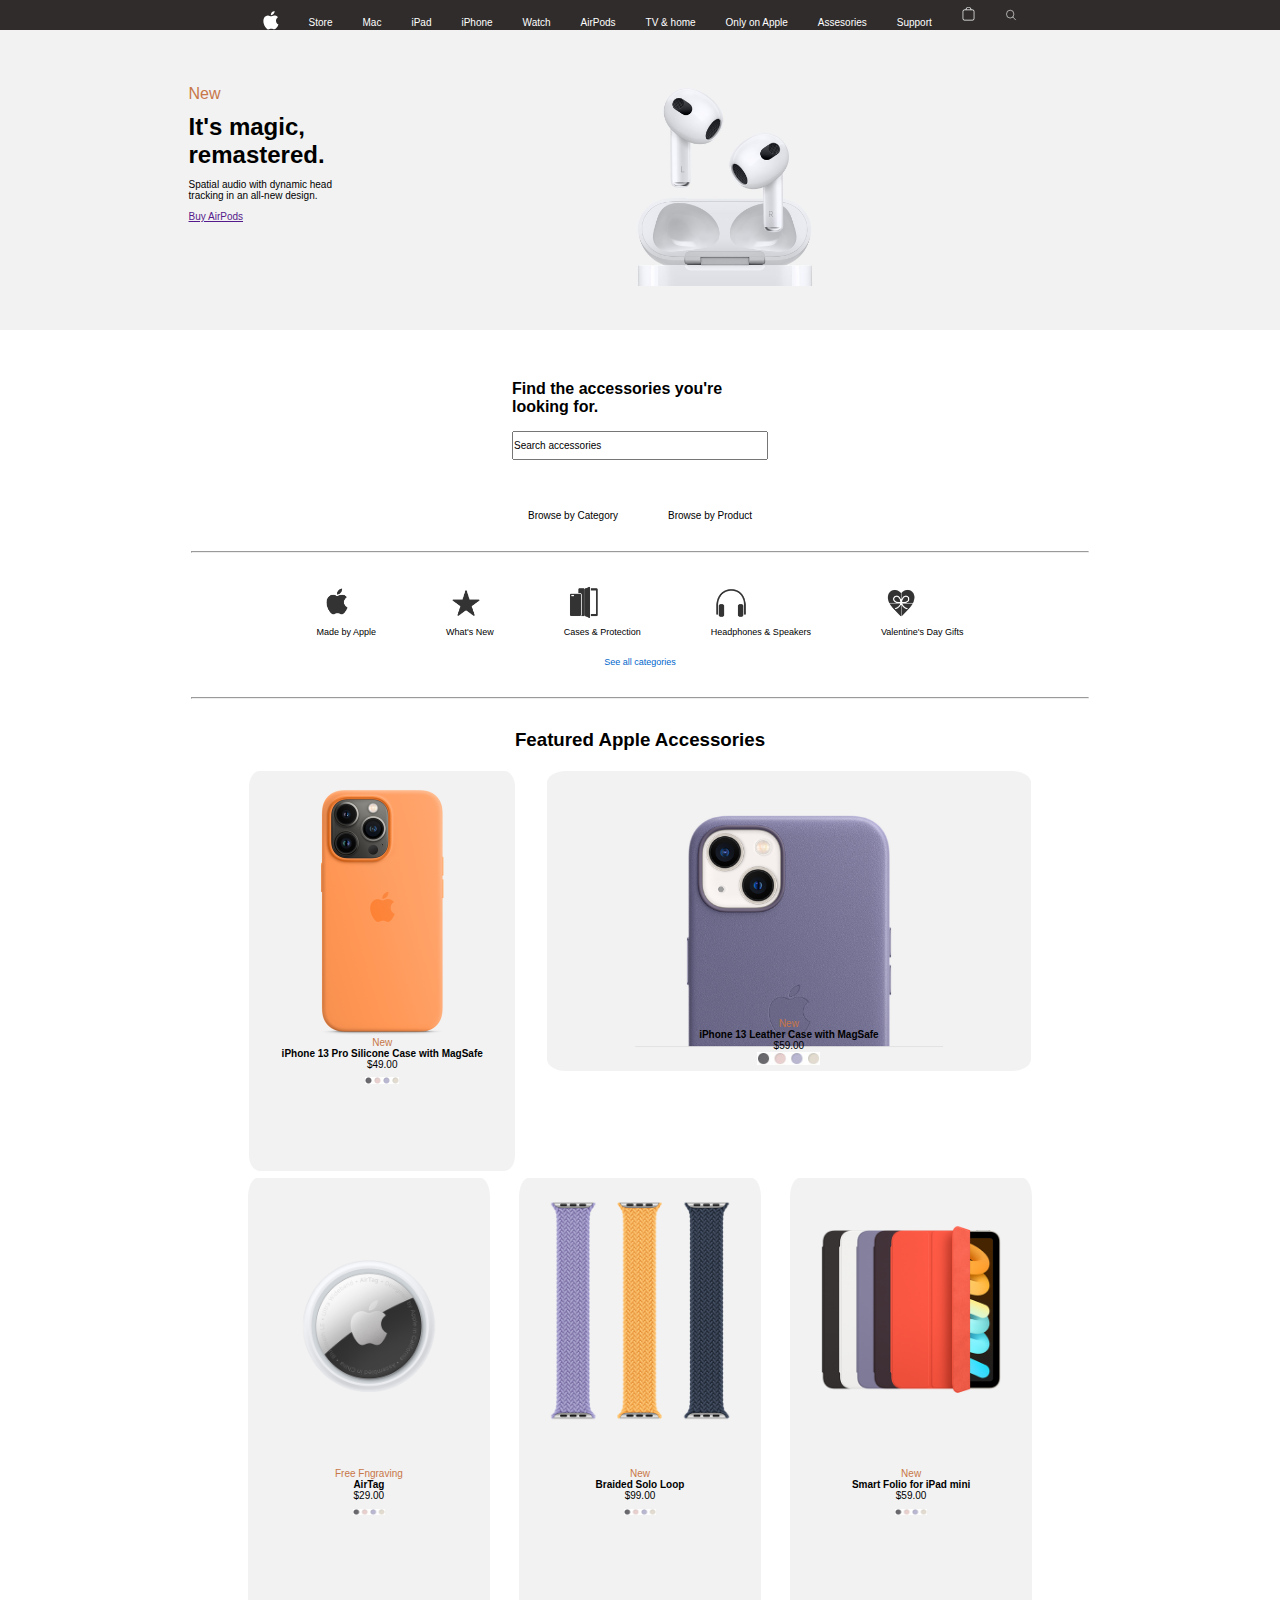
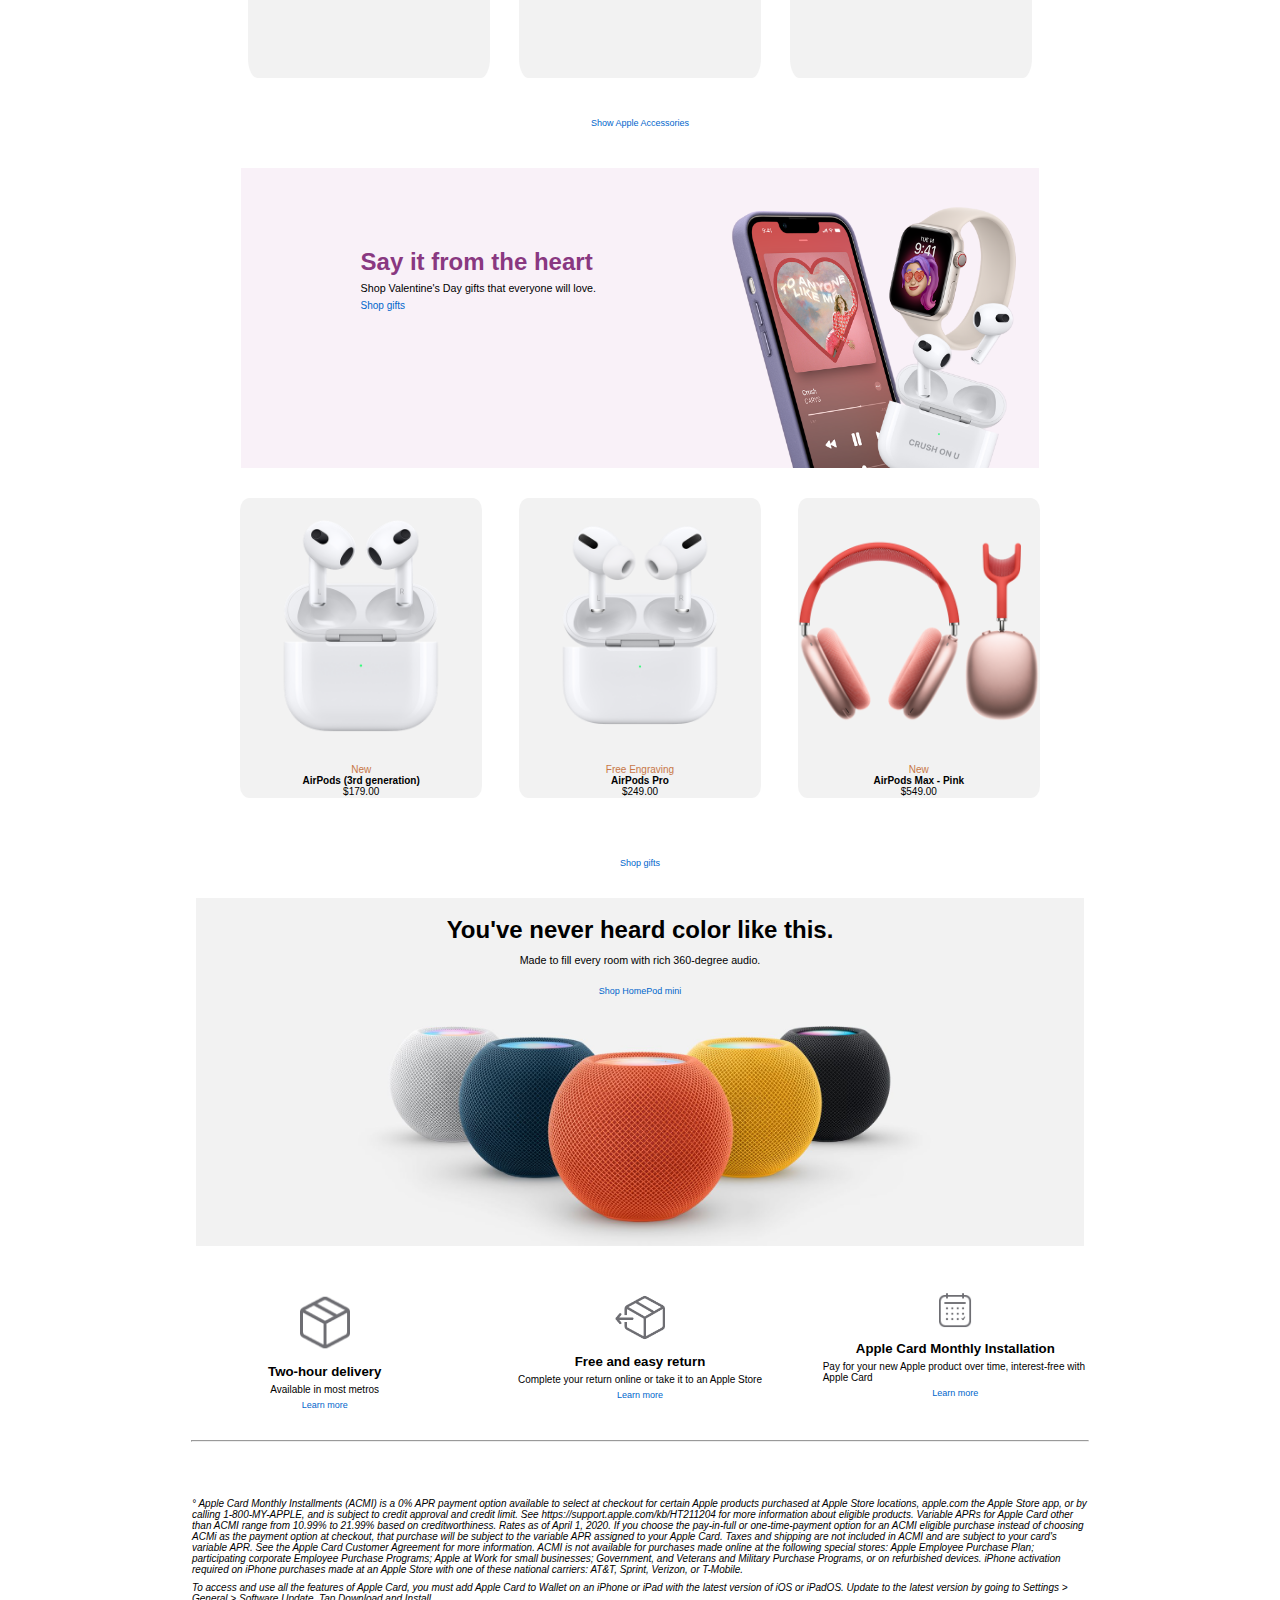
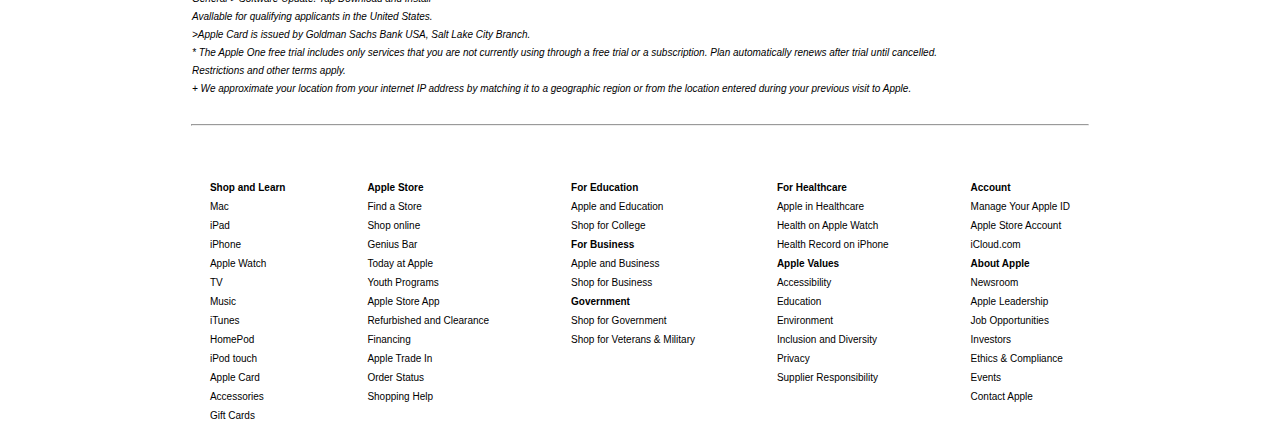
==== index.html @ 12689faa "Hosted the page" ====
<!DOCTYPE html>
<html lang="en">
<head>
    <meta charset="UTF-8">
    <meta name="viewport" content="width=device-width, initial-scale=1.0">
    <title>Document</title>
</head>
    <link rel="stylesheet" href="appleassesories.css">
<body>
    <nav>
        <div class="toptexts">
            <div class="logo">
                <img src="imagesassesories/apple_logo.svg" alt="applelogo">
            </div>
                <p>Store</p>
                <p>Mac</p>
                <p>iPad</p>
                <p>iPhone</p>
                <p>Watch</p>
                <p>AirPods</p>
                <p>TV & home</p>
                <p>Only on Apple</p>
                <p>Assesories</p>
                <p>Support</p>
                <img src="imagesassesories/bag_logo.svg" alt="storebtn">
                <img src="imagesassesories/search.svg" alt="search">
        </div>
    </nav>
        <div class="firstimage">
                <div class="text_one">
                    <ul class="text">
                        <li>New</li>
                        <li><h2>It's magic, remastered.</h2></li>
                        <li>Spatial audio with dynamic head tracking in an all-new design.</li>
                        <p><a href="">Buy AirPods</a></p>
                    </ul>  
                </div>
            <div class="firstbg">
            </div>
        </div>
        <div class="secondrow">
            <h4>Find the accessories you're looking for.</h4>
            <input class="firstinput" type="text" value="Search accessories">
        </div>
        <div class="thirdrow">
            <div class="secondtext">
                <p>Browse by Category</p>
                <p>Browse by Product</p>
            </div>
            <hr>
            <div class="smallicons">
               <div>
                <img src="imagesassesories/icon_apple.png" alt="icon_apple">
                <p>Made by Apple</p>
               </div>
               <div>
                <img src="imagesassesories/category-icon-whats-new.png" alt="category-icon-whats-new">
                <p>What's New</p>
               </div>
                <div>
                    <img src="imagesassesories/icon-category-cases-protection.png" alt="icon-category-cases-protection">
                <p>Cases & Protection</p>
                </div>
                <div>
                    <img src="imagesassesories/icon-category-audio-music.png" alt="icon-category-audio-music">
                    <p>Headphones & Speakers</p>
                </div>
                <div>
                    <img src="imagesassesories/category-icon-vday.png" alt="category-icon-vday">
                <p>Valentine's Day Gifts</p>
                </div>
            </div>
                <p class="p_one">See all categories</p>
                <hr>
        </div>
        <div class="forthrow">
            <h3>Featured Apple Accessories</h3>
                <div class="iPhone_ctn">
                    <div class="thirteenpro">
                        <div class="thirteenpro_text">
                            <p class="smallbrown">New</p>
                            <p class="smallbold"> iPhone 13 Pro Silicone Case with MagSafe</p>
                            <p class="small">$49.00</p>
                            <div class="compareiPadimgs">
                                <img src="imageIpad/compare_ipad_mini.jpg" alt="">
                            </div>
                        </div>
                    </div>
                    <div class="thirteen">
                        <div class="thirteen_text">
                            <p class="smallbrown">New </p>
                            <p class="smallbold">iPhone 13 Leather Case with MagSafe</p>
                            <p class="small">$59.00</p>
                            <div class="compareiPadimgs">
                                <img src="imageIpad/compare_ipad_mini.jpg" alt="">
                            </div>
                        </div>
                    </div>
                    <div class="freeengrave">
                        <div class="freeengrave_text">
                            <p class="smallbrown">Free Fngraving</p>
                            <p class="smallbold">AirTag</p>
                            <p class="small">$29.00</p>
                            <div class="compareiPadimgs">
                                <img src="imageIpad/compare_ipad_mini.jpg" alt="">
                            </div>
                        </div>
                    </div>
                    <div class="solo">
                        <div class="solo_text">
                            <p class="smallbrown">New</p>
                            <p class="smallbold">Braided Solo Loop</p>
                            <p class="small">$99.00</p>
                            <div class="compareiPadimgs">
                                <img src="imageIpad/compare_ipad_mini.jpg" alt="">
                            </div>
                        </div>
                    </div> 
                    <div class="smartfolio">
                        <div class="smartfolio_text">
                            <p class="smallbrown">New</p>
                            <p class="smallbold">Smart Folio for iPad mini</p>
                            <p class="small">$59.00</p>
                            <div class="compareiPadimgs">
                                <img src="imageIpad/compare_ipad_mini.jpg" alt="">
                            </div>
                        </div>
                    </div>
                </div>
           <p class="p_one">Show Apple Accessories</p>
                <div class="Airpod_ctn">
                    <div class="Valentine">
                        <div class="Val_text">
                            <h2 class="h_two">Say it from the heart</h2>
                            <h6 class="h_six">Shop Valentine's Day gifts that everyone will love.</h6>
                            <p class="p_three">Shop gifts</p>
                        </div>
                    </div>
                        <div class="AirPodnew">
                            <div class="Airpod_texts">
                                <p class="smallbrown">New</p>
                                <p class="smallbold">AirPods (3rd generation)</p>
                                 <p class="small">$179.00</p>
                            </div>
                        </div>
                        <div class="AirPods_pro">
                            <div class="Airpod_texts">
                                <p class="smallbrown">Free Engraving</p>
                                <p class="smallbold">AirPods Pro </p>
                                 <p class="small">$249.00</p>
                            </div>
                        </div>
                        <div class="AirPods_max">
                            <div class="Airpod_texts">
                                <p class="smallbrown">New</p>
                                <p class="smallbold">AirPods Max - Pink</p>
                                 <p class="small">$549.00</p>
                            </div>
                        </div>
                </div>
           
           <p class="p_one">Shop gifts</p>
                <div class="last_ctn">
                    <div class="last_row">
                        <div class="last_text">
                            <h2 class="h_twoB">You've never heard color like this.</h2>
                            <h6 class="h_six">Made to fill every room with rich 360-degree audio.</h6>
                            <h6 class="h_six"></h6>
                            <p class="p_two">Shop HomePod mini</p>
                        </div>
                    </div>
                </div>
        </div>
        <div class="under_text">
            <div class="delivery">
                <img src="imagesassesories/icon-delivery.png" alt="delivery">
                <h5>Two-hour delivery</h5>
                <p>Available in most metros</p>
                <p class="p_two">Learn more</p>
            </div>
            <div class="return">
                <img src="imagesassesories/icon-return.png" alt="return">
            <h5>Free and easy return</h5>
            <p>Complete your return online or take it to an Apple Store</p>
            <p class="p_two">Learn more</p>
            </div>
            <div class="acmi">
                <img src="imagesassesories/acmi.png" alt="acmi">
            <h5>Apple Card Monthly Installation</h5>
            <p>Pay for your new Apple product over time, interest-free with Apple Card</p>
            <p class="p_two">Learn more</p>
            </div>
        </div>
        <hr>
        <div class="nevertext">
            <i class="i_one">° Apple Card Monthly Installments (ACMI) is a 0% APR payment option available to select at checkout for certain Apple products purchased at Apple Store locations, apple.com the Apple Store app, or by calling 1-800-MY-APPLE, and is subject to credit approval and credit limit. See https://support.apple.com/kb/HT211204 for more information about eligible products. Variable APRs for Apple Card other than ACMI range from 10.99% to 21.99% based on creditworthiness. Rates as of April 1, 2020. If you choose the pay-in-full or one-time-payment option for an ACMI eligible purchase instead of choosing ACMi as the payment option at checkout, that purchase will be subject to the variable APR assigned to your Apple Card. Taxes and shipping are not included in ACMI and are subject to your card's variable APR. See the Apple Card Customer Agreement for more information. ACMI is not available for purchases made online at the following special stores: Apple Employee Purchase Plan; participating corporate Employee Purchase Programs; Apple at Work for small businesses; Government, and Veterans and Military Purchase Programs, or on refurbished devices. iPhone activation required on iPhone purchases made at an Apple Store with one of these national carriers: AT&T, Sprint, Verizon, or T-Mobile.</i>
            <i class="i_one">To access and use all the features of Apple Card, you must add Apple Card to Wallet on an iPhone or iPad with the latest version of iOS or iPadOS. Update to the latest version by going to Settings > General > Software Update. Tap Download and Install </i>
            <i class="i_one">Avallable for qualifying applicants in the United States.</i>
            <i class="i_one">>Apple Card is issued by Goldman Sachs Bank USA, Salt Lake City Branch.</i>
            <i class="i_one">* The Apple One free trial includes only services that you are not currently using through a free trial or a subscription. Plan automatically renews after trial until cancelled.</i>
            <i class="i_one"> Restrictions and other terms apply.</i>
            <i class="i_one"> + We approximate your location from your internet IP address by matching it to a geographic region or from the location entered during your previous visit to Apple.</i>
        </div>
        <hr>
        <footer>
            <div class="sl">
                <b  class="b_one">Shop and Learn</b>
                <p>Mac</p>
                <p>iPad</p>
                <p>iPhone</p>
                <p>Apple Watch</p>
                <p>TV</p>
                <p>Music</p>
                <p>iTunes</p>
                <p>HomePod</p>
                <p>iPod touch</p>
                <p>Apple Card</p>
                <p>Accessories</p>
                <p>Gift Cards</p>
            </div>
                <div class="sl">
                    <b class="b_one">Apple Store</b>
                    <p>Find a Store</p>
                    <p>Shop online</p>
                    <p>Genius Bar</p>
                    <p>Today at Apple</p>
                    <p>Youth Programs</p>
                    <p>Apple Store App</p>
                    <p>Refurbished and Clearance</p>
                    <p>Financing</p>
                    <p>Apple Trade In</p>
                    <p>Order Status</p>
                    <p>Shopping Help</p>
                </div>
                    <div class="sl">
                        <div class="sl">
                            <b class="b_one">For Education</b>
                            <p>Apple and Education</p>
                            <p>Shop for College</p>
                        </div>
                         <div class="sl">
                            <b class="b_one">For Business</b>
                            <p>Apple and Business</p>
                            <p>Shop for Business</p>
                         </div>
                          <div class="sl">
                            <b class="b_one">Government</b>
                            <p>Shop for Government</p>
                            <p>Shop for Veterans & Military</p>
                          </div>
                    </div>
                        <div class="sl">
                            <div class="sl">
                                <b class="b_one">For Healthcare</b>
                                <p>Apple in Healthcare</p>
                                <p>Health on Apple Watch</p>
                                <p>Health Record on iPhone</p>
                            </div>
                             <div class="sl">
                                <b class="b_one">Apple Values</b>
                                <p>Accessibility</p>
                                <p>Education</p>
                                <p>Environment</p>
                                <p>Inclusion and Diversity</p>
                                <p>Privacy</p>
                                <p>Supplier Responsibility</p>
                             </div>
                        </div>
                            <div class="sl">
                                <div class="sl">
                                    <b class="b_one">Account</b>
                                    <p>Manage Your Apple ID</p>
                                    <p>Apple Store Account</p>
                                    <p>iCloud.com</p>
                                </div>
                                <div class="sl">
                                    <b class="b_one">About Apple</b>
                                    <p>Newsroom</p>
                                    <p>Apple Leadership</p>
                                    <p>Job Opportunities</p>
                                    <p>Investors</p>
                                    <p>Ethics & Compliance</p>
                                    <p>Events</p>
                                    <p>Contact Apple</p>
                                </div>
                            </div>
        </footer>
</body>
</html>
---- appleassesories.css ----
*{
    padding: 0;
    margin: 0;
}
nav {
    background-color: rgb(48, 44, 44);
    line-height: 1.2cm;
    color: white;
}
.logo {
    width: 16px;
    
}
.logo img {
    width: 100%;
}
.toptexts {
    display: flex;
    list-style-type: none;
    gap: 30px;
    justify-content: center;
    height:30px;

}
img {
    width: 1%;
}
.firstimage {
    display: flex;
    justify-content: space-around;
    width: 100%;
    flex-wrap: wrap;
    background-color:rgb(242,242,242) ;
}

.firstbg {
    background-image: url(imagesassesories/airpods-header.jpg);
    background-size: contain;
    background-repeat: no-repeat;
    background-position: top;
    height: 300px;
    width: 60%;
}
.text_one ul {
    display: flex;
    flex-direction: column;
    list-style-type: none;
    padding-left:47%;
    padding-top: 20%;
    justify-content: center;
}
.text {
    display: flex;
    font-family: SF Pro Text, SF Pro Icons, Helvetica Neue, Helvetica, Arial, sans-serif;
    gap: 10px;
}
.text > :nth-child(1){
    color: rgb(200,119,72);
    font-family: SF Pro Text, SF Pro Icons, Helvetica Neue, Helvetica, Arial, sans-serif;

}
.text > :nth-child(3) {
    font-family: SF Pro Text, SF Pro Icons, Helvetica Neue, Helvetica, Arial, sans-serif;
    font-size: 10px;
} 
.text > :nth-child(3) {
    font-family: SF Pro Text, SF Pro Icons, Helvetica Neue, Helvetica, Arial, sans-serif;
    font-size: 10px;
} 

.secondrow {
    display: flex;
    flex-direction: column;
    width: 20%;
    margin:50px auto;
    gap: 15px;
}
h4 {
    font-family: SF Pro Text, SF Pro Icons, Helvetica Neue, Helvetica, Arial, sans-serif;
    font-weight: 550;
}
.firstinput {
    font-size: x-small;
   height: 25px;/
}
hr {
    width: 70%;
    margin: 30px auto;
}
.secondtext {
    display: flex;
    justify-content: center;
    gap: 50px;
    font-family: SF Pro Text, SF Pro Icons, Helvetica Neue, Helvetica, Arial, sans-serif;
    font-size: x-small;
}
.smallicons {
    display: flex;
    justify-content: center;
    width: 100%;
    gap: 70px;
}
.smallicons img {
    width: 40px;
}
.smallicons p {
    font-size: xx-small;
    font-family: SF Pro Text, SF Pro Icons, Helvetica Neue, Helvetica, Arial, sans-serif;
}
.p_one {
    display: flex;
    justify-content: center;
    margin-top: 20px;
    font-size: xx-small;
    font-family: SF Pro Text, SF Pro Icons, Helvetica Neue, Helvetica, Arial, sans-serif;
    color: rgb(0,102,204);
}
h3 {
    display: flex;
    justify-content: center;
    font-family: SF Pro Text, SF Pro Icons, Helvetica Neue, Helvetica, Arial, sans-serif;
    font-weight: 550;
}
.forthrow {
    display: flex;
    flex-direction: column;
    width: 70%;
    margin: 10px auto;   
}
.iPhone_ctn {
    display: flex;
    flex-wrap: wrap;
    width: 90%;
    justify-content: space-around;
    margin: 20px auto;
    gap: 7px;

}

.compareiPadimgs img {
    width: 13%;
}
.thirteenpro {
    background-image: url(imagesassesories/featured_2.png);
    height: 400px;
    background-position: top;
    background-repeat: no-repeat;
    background-size: contain;
    width: 33%;
    background-color:rgb(242,242,242) ;
    border-radius: 4%;
}
.thirteenpro_text {
    display: flex;
    flex-direction: column;
    text-align: center;
    padding-top: 100%;
    
}
.thirteen {
    background-image: url(imagesassesories/featured_1.png);
    height: 300px;
    background-position: top;
    background-repeat: no-repeat;
    background-size: contain;
    width: 60%;
    background-color:rgb(242,242,242) ;
    border-radius: 4%;
}
.thirteen_text {
    display: flex;
    flex-direction: column;
    text-align: center;
    padding-top: 51%;
    
}
.freeengrave {
    background-image: url(imagesassesories/featured_3.png);
    height: 500px;
    background-position: top;
    background-repeat: no-repeat;
    background-size: contain;
    width: 30%;
    background-color:rgb(242,242,242) ;
    border-radius: 4%;
}
.freeengrave_text {
    display: flex;
    flex-direction: column;
    text-align: center;
    padding-top: 120%;
    
}
.solo {
    background-image: url(imagesassesories/featured_4.png);
    height: 500px;
    background-position: top;
    background-repeat: no-repeat;
    background-size: contain;
    width: 30%;
    background-color:rgb(242,242,242) ;
    border-radius: 4%;
}
.solo_text {
    display: flex;
    flex-direction: column;
    text-align: center;
    padding-top: 120%;
    
}
.smartfolio {
    background-image: url(imagesassesories/featured_5.png);
    height: 500px;
    background-position: top;
    background-repeat: no-repeat;
    background-size: contain;
    width: 30%;
    background-color:rgb(242,242,242) ;
    border-radius: 4%;
}
.smartfolio_text {
    display: flex;
    flex-direction: column;
    text-align: center;
    padding-top: 120%;  
}
.smallbrown {
    font-size: x-small;
    color: rgb(200,119,72);
    font-family: SF Pro Text, SF Pro Icons, Helvetica Neue, Helvetica, Arial, sans-serif;
}
.smallbold {
    font-weight: 600;
    font-family: SF Pro Text, SF Pro Icons, Helvetica Neue, Helvetica, Arial, sans-serif;
}

.Valentine {
    background-image: url(imagesassesories/apple-valentines-day-accessories.png);
    background-size: contain;
    background-repeat: no-repeat;
    height: 300px;
    background-position: right;
    width: 99%;
    background-color:rgb(249,241,248) ;
    
}
.Val_text {
    padding-top: 10%;
    padding-left: 15%;
    gap: 6px;
    display: flex;
    flex-direction: column;
}
.AirPodnew {
    background-image: url(imagesassesories/featured_6.png);
    background-position: top;
    height: 300px;
    background-repeat: no-repeat;
    background-size: contain;
    width: 30%;
    background-color:rgb(242,242,242) ;
    border-radius: 4%;
}
.AirPods_pro {
    background-image: url(imagesassesories/featured_7.png);
    background-position: top;
    height: 300px;
    background-repeat: no-repeat;
    background-size: contain;
    width: 30%;
    background-color:rgb(242,242,242) ;
    border-radius: 4%;
}
.AirPods_max {
    background-image: url(imagesassesories/airpods-max-select-pink.png);
    background-position: top;
    height: 300px;
    background-repeat: no-repeat;
    background-size: contain;
    width: 30%;
    background-color:rgb(242,242,242) ;
    border-radius: 4%;
}
.Airpod_ctn {
    display: flex;
    flex-wrap: wrap;
    width: 90%;
    justify-content: space-around;
    margin: 40px auto;
    gap: 30px;
}
.Airpod_texts {
    display: flex;
    flex-direction: column;
    text-align: center;
    padding-top: 110%;
}
.p_three {
    color: rgb(0,102,204);
}
.h_two {
    color: rgb(137,56,129);
    font-family: SF Pro Text, SF Pro Icons, Helvetica Neue, Helvetica, Arial, sans-serif;
}

.last_row {
    background-image: url(imagesassesories/homepod-mini-accessories.jpg);
    background-size: contain;
    height: 330px;
    background-repeat: no-repeat;
    background-position: bottom;
    width: 100%;
}
.last_text {
    display: flex;
    flex-direction: column;
    align-items: center;
    gap: 10px;
}
.last_ctn {
    width: 99%;
    margin: 30px auto;
    padding-top: 2%;
    background-color:rgb(242,242,242) ;
}
.h_twoB {
    font-family: SF Pro Text, SF Pro Icons, Helvetica Neue, Helvetica, Arial, sans-serif;
}
.h_six {
    font-family: SF Pro Text, SF Pro Icons, Helvetica Neue, Helvetica, Arial, sans-serif;
    font-weight: lighter;
}
.under_text {
    display: flex;
    justify-content: center;
    gap: 50px;
    width: 70%;
    margin: 0px auto;
    
}
.delivery {
    display: flex;
    flex-direction: column;
    width: 70%;
    gap:5px;
    align-items: center;
}
.delivery img {
    width: 50px;
}
.return {
    display: flex;
    flex-direction: column;
    width: 70%;
    gap: 5px;
    align-items: center;
}
.return img {
    width: 50px;
}
.acmi {
    display: flex;
    flex-direction: column;
    width: 70%;
    gap: 5px;
    align-items: center;
}
.acmi img {
    width: 50px;
}
h5 {
    font-family: SF Pro Text, SF Pro Icons, Helvetica Neue, Helvetica, Arial, sans-serif;
    font-weight: 600;
    font-weight: bold;
}
p {
    font-family: SF Pro Text, SF Pro Icons, Helvetica Neue, Helvetica, Arial, sans-serif;
    font-size: x-small;
}
.p_two {
    display: flex;
    justify-content: center;
    font-size: xx-small;
    font-family: SF Pro Text, SF Pro Icons, Helvetica Neue, Helvetica, Arial, sans-serif;
    color: rgb(0,102,204);
}

.nevertext {
    padding-top: 2%;
    font-family: SF Pro Text, SF Pro Icons, Helvetica Neue, Helvetica, Arial, sans-serif; 
    font-size: x-small;
    font-weight: lighter;
    width: 70%;
    margin: 10px auto;
    display: flex;
    flex-direction: column;
    gap: 7px;
}

footer {
    display: flex;
    flex-direction: row;
    padding-left: 10%;
    justify-content: space-evenly;
    width: 80%;
    padding-top: 2%;
    
}
.sl {
    display: flex;
    flex-direction: column;
    gap: 8px;
}
.b_one {
    font-size: x-small;
    font-family: SF Pro Text, SF Pro Icons, Helvetica Neue, Helvetica, Arial, sans-serif; 

}
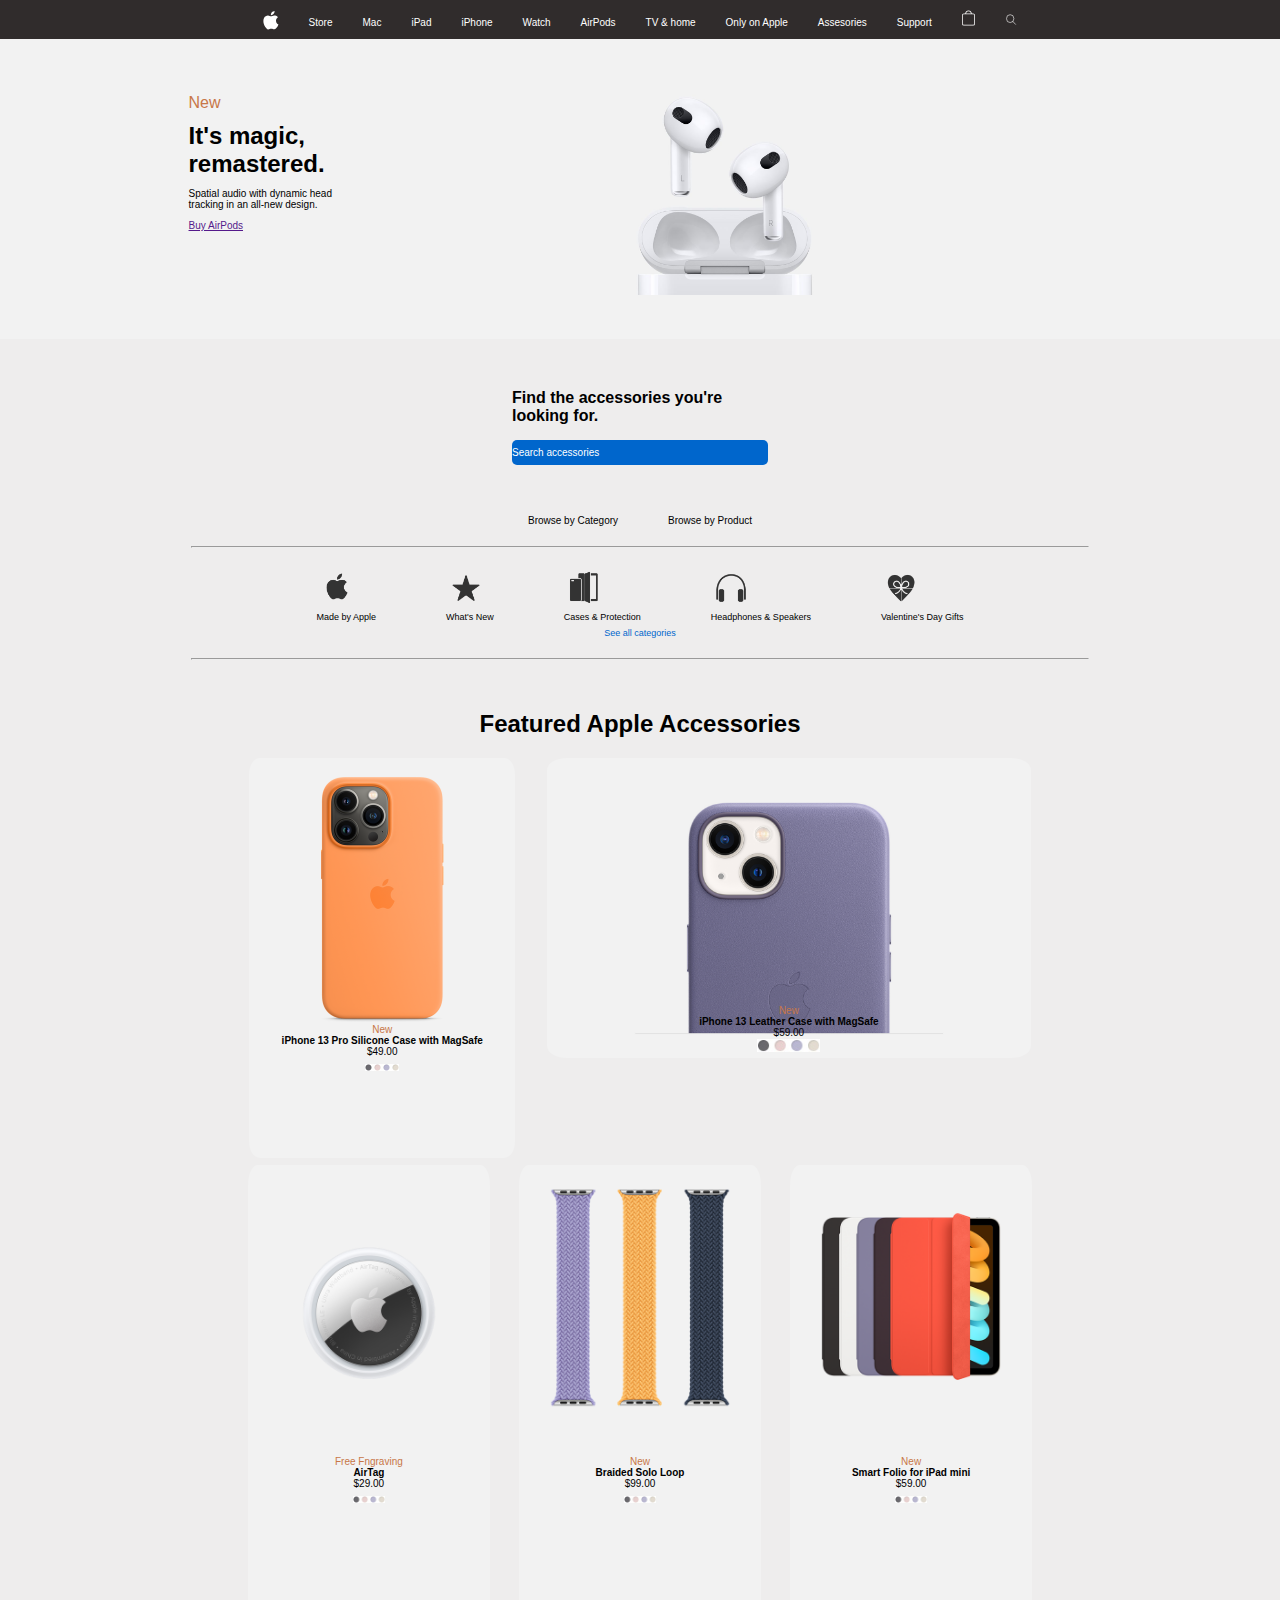
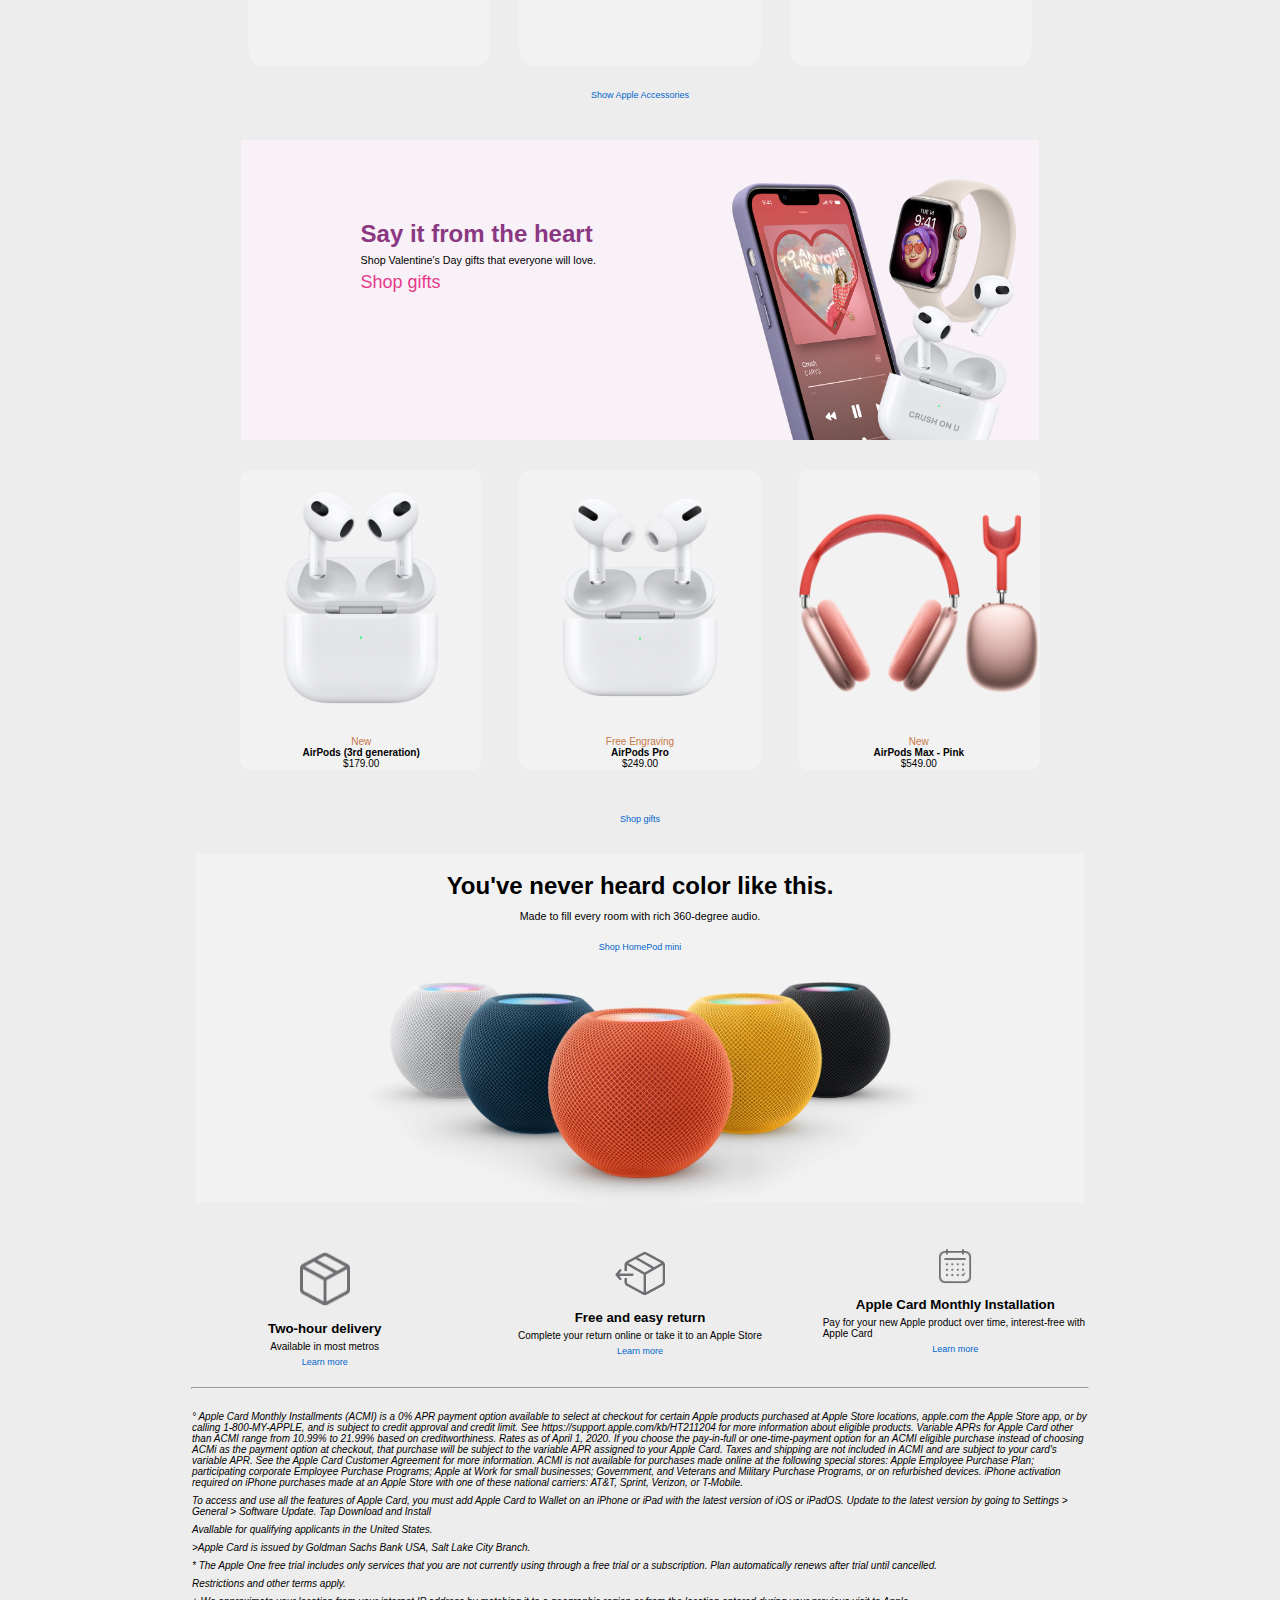
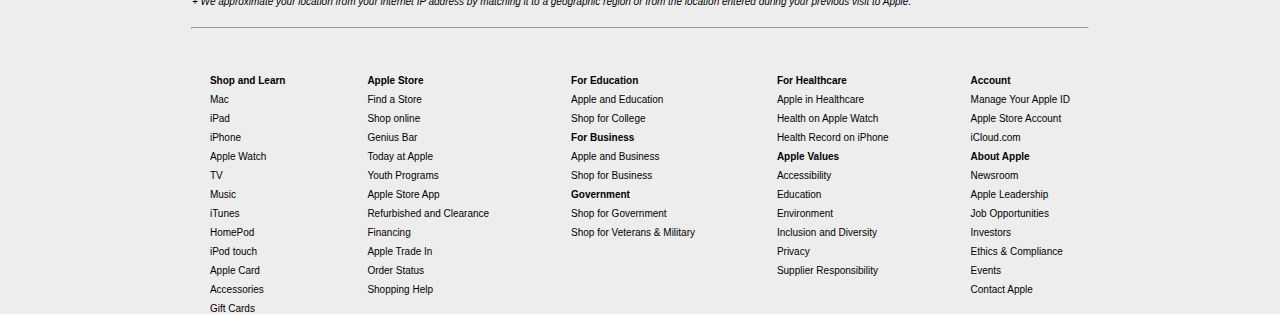
==== commit cbfd186b: "linked the iPad,Assesories and tv&home html&css" ====
--- a/index.html
+++ b/index.html
@@ -6,6 +6,8 @@
     <title>Document</title>
 </head>
     <link rel="stylesheet" href="appleassesories.css">
+    <link rel="stylesheet" href="appleIpad.css">
+    <link rel="stylesheet" href="tv.css">
 <body>
     <nav>
         <div class="toptexts">
@@ -14,13 +16,13 @@
             </div>
                 <p>Store</p>
                 <p>Mac</p>
-                <p>iPad</p>
+                <p><a href="/appleIpad.html">iPad</a></p>
                 <p>iPhone</p>
                 <p>Watch</p>
                 <p>AirPods</p>
-                <p>TV & home</p>
+                <p><a href="/tv.html">TV & home</a></p>
                 <p>Only on Apple</p>
-                <p>Assesories</p>
+                <p><a href="/index.html">Assesories</a></p>
                 <p>Support</p>
                 <img src="imagesassesories/bag_logo.svg" alt="storebtn">
                 <img src="imagesassesories/search.svg" alt="search">
--- a/appleIpad.css
+++ b/appleIpad.css
@@ -0,0 +1,936 @@
+*{
+    padding: 0;
+    margin: 0;
+}
+body {
+    background-color: rgba(219, 215, 215, 0.459);
+}
+nav {
+    background-color: rgb(48, 44, 44);
+    line-height: 1.2cm;
+    color: white;
+}
+.logo {
+    width: 16px;
+    
+}
+.logo img {
+    width: 100%;
+}
+.toptexts {
+    display: flex;
+    list-style-type: none;
+    gap: 30px;
+    justify-content: center;
+    font-family: SF Pro Text, SF Pro Icons, Helvetica Neue, Helvetica, Arial, sans-serif;
+    font-size: xx-small;
+    height: 39px;
+}
+img {
+    width: 1%;
+}
+
+.top {
+    width: 50%;
+    display: flex;
+    justify-content: space-between;
+    align-items: end;
+    margin: 5px auto; 
+    background-color: white;
+}
+.image div {
+    width: 20px;
+    display: flex;
+    margin-bottom: 6px;
+}
+.image img {
+    width: 100%;
+    height: 100%;
+}
+.pencil_image div{
+    height: 35px;
+
+}
+.image h5{
+    font-size: 9px;
+}
+.Save {
+    display: flex;
+    justify-content: center;
+    font-family: SF Pro Text, SF Pro Icons, Helvetica Neue, Helvetica, Arial, sans-serif;
+    font-size: x-small;
+    margin: 25px auto;
+    background-color: #f5f5f7;;
+    padding: 8px;
+}
+span {
+    font-size: xx-small;
+    font-family: SF Pro Text, SF Pro Icons, Helvetica Neue, Helvetica, Arial, sans-serif;
+    color: rgb(0, 102, 204);
+}
+.iPad_ctn {
+    display: flex;
+    width: 90%;
+    flex-direction: column;
+    flex-wrap: wrap;
+    justify-content: space-around;
+    gap: 10px;
+    margin: 15px auto;
+    background-color: white;
+}
+.iPad_mini {
+    background-image: url(imageIpad/ipad_mini.jpg);
+    background-size: contain;
+    background-repeat: no-repeat;
+    background-position: right;
+    height: 400px;
+    width: 80%;  
+  
+}
+.iPad_minitext {
+    display: flex;
+    flex-direction: column;
+    align-items: center;
+    padding-top: 10%;
+    gap: 7px;
+}
+.iPad_Airtext {
+    display: flex;
+    flex-direction: column;
+    align-items: center;
+    padding-left: 20%;
+    padding-top: 6%;
+    gap: 3px;
+}
+.iPad_text {
+    display: flex;
+    flex-direction: column;
+    align-items: center;
+    padding-left: 50%;
+    padding-top: 8%;
+    gap: 5px;
+}
+.iPad {
+    background-image: url(imageIpad/ipad_10.jpg);
+    background-size: contain;
+    background-repeat: no-repeat;
+    background-position: center;
+    height: 400px;
+    width:90%;
+}
+.iPad_Air {
+    background-image: url(imageIpad/ipad_air.jpg);
+    background-size: contain;
+    background-repeat: no-repeat;
+    background-position: right;
+    height: 400px;
+    width:79%; 
+}
+.iPad_Pro {
+    background-image: url(imageIpad/ipad_pro_hero.jpg);
+    background-size: contain;
+    background-repeat: no-repeat;
+    background-position: right;
+    height: 400px;
+    width: 95%;
+}
+.brown {
+    color: rgb(200,119,72);
+    font-weight: 700;
+    font-family: SF Pro Text, SF Pro Icons, Helvetica Neue, Helvetica, Arial, sans-serif;
+    font-size: xx-small;
+}
+.bold {
+    font-size: xx-large;
+    font-family: SF Pro Text, SF Pro Icons, Helvetica Neue, Helvetica, Arial, sans-serif;
+    font-weight: 600;
+}
+.med {
+    font-size: small; 
+    font-family: SF Pro Text, SF Pro Icons, Helvetica Neue, Helvetica, Arial, sans-serif;
+    font-weight: 600;
+}
+.doll {
+    font-size: x-small; 
+    font-family: SF Pro Text, SF Pro Icons, Helvetica Neue, Helvetica, Arial, sans-serif;
+}
+button {
+    border-radius: 20px;
+    border: none;
+    text-decoration: #f5f5f7;
+    padding: 10px 15px 10px 15px;
+    background-color: rgb(0, 102, 204);
+    color: white;
+}
+.lm {
+    font-size: x-small; 
+    font-family: SF Pro Text, SF Pro Icons, Helvetica Neue, Helvetica, Arial, sans-serif;
+    color: rgb(0, 102, 204) 
+}
+.mini {
+    color: rgb(241,78,171);
+    font-size: xx-large;
+    font-family: SF Pro Text, SF Pro Icons, Helvetica Neue, Helvetica, Arial, sans-serif;
+    font-weight: 600;
+    font-style: italic;
+}
+h3 {
+    display: flex;
+    justify-content: center;
+    font-size: x-large;
+    font-family: SF Pro Text, SF Pro Icons, Helvetica Neue, Helvetica, Arial, sans-serif;
+    padding-top: 30px;
+} 
+.all_iPads {
+    display: flex;
+    align-items: center;
+    justify-content: space-around;  
+    width: 70%;
+    margin: 30px auto;
+}
+.all_iPads img {
+    width: 50%
+}
+.all_compares {
+    display: flex;
+    align-items: center;
+    justify-content: space-around;
+    width: 60%;
+    margin: 0px auto;
+}
+.all_compares img {
+    width: 50%;
+    
+}
+.compare_ipad_pro {
+    display: flex;
+    justify-content: flex-end;
+    margin-left: 65px;
+}
+.ipad_pro {
+    display: flex;
+    justify-content: flex-end;  
+    margin-left: 90px;
+    margin-top: -50px;
+}
+.compare_ipad_air {
+    display: flex;
+    justify-content: center;
+}
+.ipad_air {
+    display: flex;
+    justify-content: center;  
+    margin-left: 35px;
+    margin-top: -50px;
+}
+._ipad_10 {
+    display: flex;
+    justify-content: center;  
+    margin-right: 30px;
+    margin-top: -60px
+}
+.compare_ipad_mini {
+    display: flex;
+    justify-content: start;
+    align-items: flex-start;
+    margin-right: 40px;
+}
+.ipad_mini {
+    display: flex;
+    justify-content: center;  
+    margin-right: 5px;
+    margin-top: -60px
+}
+
+.padtext {
+    display: flex;
+    justify-content: center;
+    /* background-color: red; */
+    font-size: small;
+    margin: -30px auto
+}
+.one ul  {
+    display: flex;
+    flex-direction: column;
+    list-style-type: none;
+    text-align: center;
+    gap: 6px;
+    margin: 30px 100px 30px 80px;
+    border-bottom: 1px solid gray;
+    padding-bottom: 20px;
+    width: 50%;
+}
+.two ul {
+    display: flex;
+    flex-direction: column;
+    list-style-type: none;
+    text-align: center;
+    gap: 6px;
+    margin: 30px 20px 30px 20px;
+    border-bottom: 1px solid gray;
+    padding-bottom: 20px;
+    /* width: 50%; */
+}
+.three ul {
+    display: flex;
+    flex-direction: column;
+    list-style-type: none;
+    text-align: center;
+    gap: 3px;
+    margin: 30px 50px 30px 50px;
+    border-bottom: 1px solid gray;
+    padding-bottom: 20px;
+    /* width: 50%; */
+
+}
+.four ul {
+    display: flex;
+    flex-direction: column;
+    list-style-type: none;
+    text-align: center;
+    gap: 3px;
+    margin: 30px 50px 30px 50px;
+    border-bottom: 1px solid gray;
+    padding-bottom: 20px;
+    width: 80%;
+
+}
+.one ul :nth-child(1) {
+    font-size: small;
+    font-family: SF Pro Text, SF Pro Icons, Helvetica Neue, Helvetica, Arial, sans-serif;
+    font-weight: 600;
+}
+.two ul :nth-child(1) {
+    font-size: small;
+    font-family: SF Pro Text, SF Pro Icons, Helvetica Neue, Helvetica, Arial, sans-serif;
+    font-weight: 600;  
+}
+.one ul :nth-child(2) {
+    font-size: small; 
+    font-family: SF Pro Text, SF Pro Icons, Helvetica Neue, Helvetica, Arial, sans-serif;
+    font-weight: 500;
+}
+.two ul :nth-child(2) {
+    font-size: small; 
+    font-family: SF Pro Text, SF Pro Icons, Helvetica Neue, Helvetica, Arial, sans-serif;
+    font-weight: 500;
+}
+.one ul :nth-child(3) {
+    font-size: small; 
+    font-family: SF Pro Text, SF Pro Icons, Helvetica Neue, Helvetica, Arial, sans-serif;
+    font-weight: 500;
+}
+.two ul :nth-child(3) {
+    font-size: small; 
+    font-family: SF Pro Text, SF Pro Icons, Helvetica Neue, Helvetica, Arial, sans-serif;
+    font-weight: 500;
+}
+.one ul :nth-child(4) {
+    font-size: small; 
+    font-family: SF Pro Text, SF Pro Icons, Helvetica Neue, Helvetica, Arial, sans-serif;
+    font-weight: 100;
+}
+.two ul :nth-child(4) {
+    font-size: small; 
+    font-family: SF Pro Text, SF Pro Icons, Helvetica Neue, Helvetica, Arial, sans-serif;
+    font-weight: 100;
+}
+.one ul :nth-child(6) {
+    font-size: x-small; 
+    font-family: SF Pro Text, SF Pro Icons, Helvetica Neue, Helvetica, Arial, sans-serif;
+    color: rgb(0, 102, 204) ;
+}
+.two ul :nth-child(6) {
+    font-size: x-small; 
+    font-family: SF Pro Text, SF Pro Icons, Helvetica Neue, Helvetica, Arial, sans-serif;
+    color: rgb(0, 102, 204) ;
+}
+.three ul :nth-child(1) {
+    color: rgb(200,119,72);
+    font-weight: 700;
+    font-family: SF Pro Text, SF Pro Icons, Helvetica Neue, Helvetica, Arial, sans-serif;
+    font-size: xx-small;
+}
+.four ul :nth-child(1) {
+    color: rgb(200,119,72);
+    font-weight: 700;
+    font-family: SF Pro Text, SF Pro Icons, Helvetica Neue, Helvetica, Arial, sans-serif;
+    font-size: xx-small;
+}
+.three ul :nth-child(2) {
+    font-size: small;
+    font-family: SF Pro Text, SF Pro Icons, Helvetica Neue, Helvetica, Arial, sans-serif;
+    font-weight: 600;
+}
+.four ul :nth-child(2) {
+    font-size: small;
+    font-family: SF Pro Text, SF Pro Icons, Helvetica Neue, Helvetica, Arial, sans-serif;
+    font-weight: 600;
+}
+.three ul :nth-child(3) {
+    font-size: small; 
+    font-family: SF Pro Text, SF Pro Icons, Helvetica Neue, Helvetica, Arial, sans-serif;
+    font-weight: 500;
+}
+.four ul :nth-child(3) {
+    font-size: small; 
+    font-family: SF Pro Text, SF Pro Icons, Helvetica Neue, Helvetica, Arial, sans-serif;
+    font-weight: 500;
+}
+.three ul :nth-child(4) {
+    font-size: small; 
+    font-family: SF Pro Text, SF Pro Icons, Helvetica Neue, Helvetica, Arial, sans-serif;
+    font-weight: 500;
+}
+.four ul :nth-child(4) {
+    font-size: small; 
+    font-family: SF Pro Text, SF Pro Icons, Helvetica Neue, Helvetica, Arial, sans-serif;
+    font-weight: 500;
+}
+.three ul :nth-child(5) {
+    font-size: small; 
+    font-family: SF Pro Text, SF Pro Icons, Helvetica Neue, Helvetica, Arial, sans-serif;
+    font-weight: 100;
+}
+.four ul :nth-child(5) {
+    font-size: small; 
+    font-family: SF Pro Text, SF Pro Icons, Helvetica Neue, Helvetica, Arial, sans-serif;
+    font-weight: 100;
+}
+.three ul :nth-child(7) {
+    font-size: x-small; 
+    font-family: SF Pro Text, SF Pro Icons, Helvetica Neue, Helvetica, Arial, sans-serif;
+    color: rgb(0, 102, 204) ;
+}
+.four ul :nth-child(7) {
+    font-size: x-small; 
+    font-family: SF Pro Text, SF Pro Icons, Helvetica Neue, Helvetica, Arial, sans-serif;
+    color: rgb(0, 102, 204) ;
+}
+.smallbox_ctn {
+    display: flex;
+    flex-wrap: wrap;
+    justify-content: center;
+    gap: 15px;
+    width: 54%;
+    margin: 40px auto;
+    border-bottom: 1px solid gray;
+    padding-bottom: 20px;
+         background-color: white;
+}
+.smallbox {
+    display: flex;
+    flex-direction: column;
+    width: 22%;
+    justify-content: center;
+    align-items: center;
+    margin-bottom: 15px;
+    
+}
+.smallbox p {
+    display: flex;
+    align-items: center;
+    text-align: center;
+    font-weight: lighter;
+    font-size: x-small;
+      
+}
+.h4_text_blue {
+    display: flex;
+    justify-content: center;
+    gap: 3%;
+    color: rgb(0, 102, 204);
+    
+}
+.mini_img img {
+    width: 100%;
+}
+
+.h4_text_blue h4{
+    font-weight: lighter;
+    font-family: SF Pro Text, SF Pro Icons, Helvetica Neue, Helvetica, Arial, sans-serif;
+    font-size: small;
+    /* margin: 30px auto; */
+    padding-bottom: 30px;
+}
+.left_firstrow_bg {
+    background-image: url(imageIpad/apple_card.jpg);
+    background-position: bottom;
+    height: 600px;
+    background-repeat: no-repeat;
+    /* background-size: contain; */
+         background-color: white;
+}
+.right_firstrow_bg {
+    background-image: url(imageIpad/trade_in.jpg);
+    background-position: bottom;
+    height: 600px;
+    background-repeat: no-repeat;
+     background-color: white;
+}
+.firstrow_bg_ctn {
+    display: flex;
+    width: 50%;
+    margin: 30px auto;
+
+}
+.left_firstrow_bg p {
+    display: flex;
+    flex-direction: column;
+    /* align-items: center; */
+    text-align: center;
+    margin: 10px auto;
+
+}
+.right_firstrow_bg p {
+    display: flex;
+    flex-direction: column;
+    align-items: center;
+    text-align: center;
+    margin: 10px auto;
+
+}
+.p_three {
+    color: rgb(231, 58, 139);
+    width: 39%;
+    font-size: large;
+    font-weight: 500;
+    font-family: SF Pro Text, SF Pro Icons, Helvetica Neue, Helvetica, Arial, sans-serif;
+}
+.p_four {
+    font-family: SF Pro Text, SF Pro Icons, Helvetica Neue, Helvetica, Arial, sans-serif;
+    font-size: x-small;
+    width: 40%;
+}
+.bluetext {
+    display: flex;
+    width: 40%;
+    margin: 10px auto;
+    font-weight: lighter;
+    font-family: SF Pro Text, SF Pro Icons, Helvetica Neue, Helvetica, Arial, sans-serif;
+    font-size: x-small;
+    color: rgb(0, 102, 204);
+
+}
+.p_five {
+      /* color: rgb(14, 13, 13); */
+      width: 43%;
+      font-size: large;
+      font-weight: bold;
+      font-family: SF Pro Text, SF Pro Icons, Helvetica Neue, Helvetica, Arial, sans-serif;
+}
+.p_six {
+    font-family: SF Pro Text, SF Pro Icons, Helvetica Neue, Helvetica, Arial, sans-serif;
+    font-size: x-small;
+    width: 40%;
+}
+
+.left_firstrow_bg h6 {
+    display: flex;
+    align-items: center;
+
+}
+.delivery_ctn {
+    display: flex;
+    flex-wrap: wrap;
+    justify-content: center;
+    gap: 25px;
+    /* font-size: x-small; */
+    margin: 40px auto;
+         background-color: white;
+}   
+.delivery_text {
+    text-align: center;
+    width: 20%;
+
+}
+.delivery_text img {
+    width: 10%;
+}
+.delivery_text :nth-child(2) {
+    font-family: SF Pro Text, SF Pro Icons, Helvetica Neue, Helvetica, Arial, sans-serif;
+    font-size: small;
+    text-align: center;
+    margin: 2px auto;
+}
+.delivery_text :nth-child(3) {
+    font-family: SF Pro Text, SF Pro Icons, Helvetica Neue, Helvetica, Arial, sans-serif;
+    font-size: x-small;
+    text-align: center;
+    margin: 5px auto;
+}
+.delivery_text :nth-child(4) {
+    font-family: SF Pro Text, SF Pro Icons, Helvetica Neue, Helvetica, Arial, sans-serif;
+    font-size: x-small;
+    color: rgb(0, 102, 204);
+
+}
+.apple_pencil_bg {
+    background-image: url(imageIpad/apple_pencil.jpg);
+    background-position: bottom;
+    background-repeat: no-repeat;
+    height: 400px;
+    width: 35%;
+         background-color: white;
+}
+
+.keyboard_bg  {
+    background-image: url(imageIpad/smart_keyboard_folio.jpg);
+    background-repeat: no-repeat;
+    background-position: top;
+    background-size: cover;
+    width: 35%;
+    padding-top: 35%;
+         background-color: white;
+}
+.accessories_bg {
+    background-image: url(imageIpad/accessories.jpg);
+    background-repeat: no-repeat;
+    background-position: bottom;
+    background-size: contain;
+    padding-bottom: 25%;
+    width: 35%;
+         background-color: white;
+}
+.magic_bg {
+    background-image: url(imageIpad/airpods.jpg);
+    background-repeat: no-repeat;
+    background-size: contain;
+    background-position: bottom;
+    width: 35%;
+    padding-bottom: 25%;
+         background-color: white;
+}
+.secondrow_bg_ctn {
+    display: flex;
+    flex-wrap: wrap;
+    justify-content: center;
+    align-items: center;
+    gap: 29px;
+    width: 65%;
+    margin: 20px auto;
+    padding: 20px;
+}
+.apple_pencil_text {
+    display: flex;
+    flex-direction: column;
+    text-align: center;
+    gap: 5px;
+}
+.p_eight{
+    font-size: larger;
+    font-weight: bold;
+}
+
+.p_seven {
+    font-weight: lighter;
+    font-size: x-small;
+}
+.bluetext_three {
+    display: flex;
+    justify-content: center;
+    gap: 10px;
+    font-family: SF Pro Text, SF Pro Icons, Helvetica Neue, Helvetica, Arial, sans-serif;
+    font-size: x-small;
+    color: rgb(0, 102, 204);
+}
+.keyboard_text {
+    display: flex;
+    flex-direction: column;
+    align-items: center;
+    text-align: center;
+    gap: 5px;
+}
+.accessories_text {
+    display: flex;
+    flex-direction: column;
+    align-items: center;
+    text-align: center;
+    gap: 5px;
+}
+.magic_text {
+    display: flex;
+    flex-direction: column;
+    align-items: center;
+    text-align: center;
+    gap: 5px;
+}
+.p_nine {
+    font-size: larger;
+    font-weight: bold;
+    width: 33%;
+}
+.essentials {
+    text-align: center;
+    padding: 30px;
+    font-size: x-large;
+    font-family: SF Pro Text, SF Pro Icons, Helvetica Neue, Helvetica, Arial, sans-serif;
+}
+.why_iPad_bg {
+    background-image: url(imageIpad/why_ipad.jpg);
+    height: 500px;
+    background-repeat: no-repeat;
+    width: 25%;
+    padding-left: 60%;
+         background-color: white;
+
+}
+.iPadOS_bg {
+    background-image: url(imageIpad/ipados_15.webp);
+    height: 450px;
+    background-repeat: no-repeat;
+    background-position: center;
+    width: 75%;
+    background-size: contain;
+         background-color: white;
+}
+.iCloud_bg {
+    background-image: url(imageIpad/icloud.jpg);
+    background-repeat: no-repeat;
+    width: 42%;
+    background-position: center;
+    background-size: contain;
+         background-color: white;
+}
+.Pay_bg {
+    background-image: url(imageIpad/apple_pay.jpg);
+    height: 500px;
+    background-repeat: no-repeat;
+    width: 45%;
+    background-position: center;
+         background-color: white;
+}
+.thirdrow_bg_ctn {
+    display: flex;
+    flex-wrap: wrap;
+    width: 90%;
+    justify-content: center;
+    gap: 20px;
+}
+.why_iPad_text {
+    text-align: center;
+    padding-top: 50%;
+
+}
+.iPadOS_text {
+    text-align: center;
+}
+.iCloud_text {
+    text-align: center;
+    
+}
+.Applepay_text {
+    text-align: center;
+}
+.Applepay_text img {
+    width: 13%;
+}
+.p_ten {
+    font-family: SF Pro Text, SF Pro Icons, Helvetica Neue, Helvetica, Arial, sans-serif;
+    font-size: x-small;
+    color: rgb(0, 102, 204);
+}
+.fourthrow_bg_ctn {
+   display: flex;
+   flex-wrap: wrap; 
+   justify-content: space-around;
+   text-align: center;
+   width: 90%;
+   margin: 20px auto;
+   gap: 20px;
+}
+.fourthrow_bg_ctn img {
+    width: 17%;
+}
+.virtualsession_bg {
+    background-image: url(imageIpad/taa_virtual_sessions.jpg);
+    background-repeat: no-repeat;
+    background-position: right;
+    height: 350px;
+    background-size: contain;
+    width: 55%;
+         background-color: white;
+}
+.appleone_bg {
+    background-image: url(imageIpad/bundle.jpg);
+    height: 250px;
+    background-position: left;
+    background-repeat: no-repeat;
+    background-size: contain;
+    width: 70%;
+         background-color: white;
+}
+.appletv_bg {
+    background-image: url(imageIpad/apple_music.jpg);
+    height: 350px;
+    background-repeat: no-repeat;
+    background-position: bottom;
+    background-size: contain;
+    width: 34%;
+         background-color: white;
+}
+.applemusic_bg {
+    background-image: url(imageIpad/apple_music.jpg);
+    height: 350px;
+    background-repeat: no-repeat;
+    background-position: bottom;
+    background-size: contain;
+    width: 34%;
+         background-color: white;
+}
+.applefitness_bg {
+    background-image: url(imageIpad/fitness.jpg);
+    height: 450px;
+    background-repeat: no-repeat;
+    width: 39%;
+    background-position: bottom;
+         background-color: white;
+}
+.applearcade_bg {
+    background-image: url(imageIpad/apple_arcade.jpg);
+    height: 450px;
+    background-repeat: no-repeat;
+    background-position: bottom;
+    width: 38%;
+    
+}
+.applenews_bg {
+    background-image: url(imageIpad/apple_news_plus.jpg);
+    height: 400px;
+    background-repeat: no-repeat;
+    background-position: bottom;
+    background-size: contain;
+    width: 33%;
+}
+.applegiftcard_bg {
+    background-image: url(imageIpad/gift-card.jpg);
+    height: 400px;
+    background-repeat: no-repeat;
+    background-position: bottom;
+    background-size: contain;
+    width: 39%;
+         background-color: white;
+}
+.appleandedu_bg {
+    background-image: url(imageIpad/ipad_for_education.jpg);
+    height: 400px;
+    background-repeat: no-repeat;
+    background-position: bottom;
+    background-size: contain;
+    width: 30%;
+}
+.applework_bg {
+    background-image: url(imageIpad/ipad_for_work.jpg);
+    height: 400px;
+    background-repeat: no-repeat;
+    background-size: contain;
+    background-position: bottom;
+    width: 30%;
+}
+.virtualsession_text {
+    margin:70px auto;
+    display: flex;
+    flex-direction: column;
+    gap: 10px;
+    padding-right: 80%;
+}
+.appleone_text {
+    text-align: center;
+    padding-top: 5%;
+    padding-left: 20%;
+    display: flex;
+    flex-direction: column;
+    gap: 10px;
+}
+.appleone_text img {
+    width: 14%;
+}
+.appletv_text img {
+    width: 50px;
+}
+.appletv_text {
+    display: flex;
+    flex-direction: column;
+    gap: 5px;
+}
+.applemusic_text {
+    padding: 50px;
+    display: flex;
+    flex-direction: column;
+    gap: 5px;
+}
+.p_eleven {
+    font-weight: bold;
+    font-size: small;
+}
+.applefitness_text {
+    display: flex;
+    flex-direction: column;
+    gap: 5px;
+}
+.applearcade_text {
+    padding-top: 5%;
+    display: flex;
+    flex-direction: column;
+    gap: 5px;
+}
+.applenews_text {
+    padding-top: 8%;
+    display: flex;
+    flex-direction: column;
+    gap: 5px;
+}
+.applegiftcard_text {
+    padding-top: 8%;
+    display: flex;
+    flex-direction: column;
+    gap: 5px;
+}
+.appleandedu_text {
+    padding-top: 19%;
+    display: flex;
+    flex-direction: column;
+    gap: 5px;
+    color: white; 
+}
+.applework_text {
+    padding-top: 19%;
+    display: flex;
+    flex-direction: column;
+    gap: 5px;
+    color: white; 
+}
+.nevertext {
+    padding-top: 2%;
+    font-family: SF Pro Text, SF Pro Icons, Helvetica Neue, Helvetica, Arial, sans-serif; 
+    font-size: x-small;
+    font-weight: lighter;
+    width: 70%;
+    margin: 10px auto;
+    display: flex;
+    flex-direction: column;
+    gap: 7px;
+}
+footer {
+    display: flex;
+    flex-direction: row;
+    padding-left: 10%;
+    justify-content: space-evenly;
+    width: 80%;
+    padding-top: 2%;
+    font-size: x-small;
+}
+.sl {
+    display: flex;
+    flex-direction: column;
+    gap: 8px;
+}
+.b_one {
+    font-size: x-small;
+    font-family: SF Pro Text, SF Pro Icons, Helvetica Neue, Helvetica, Arial, sans-serif; 
+
+}
+hr {
+    width: 70%;
+    margin: 20px auto;
+}
--- a/tv.css
+++ b/tv.css
@@ -0,0 +1,387 @@
+* {
+    padding: 0%;
+    margin: 0;
+}
+body {
+    background-color: rgba(219, 215, 215, 0.459);
+}
+.upper {
+    background-color: rgb(48, 44, 44);
+    line-height: 1.2cm;
+    color: white;
+}
+.logo {
+    width: 16px;
+    
+}
+.logo img {
+    width: 100%;
+}
+.toptexts {
+    display: flex;
+    list-style-type: none;
+    gap: 30px;
+    justify-content: center;
+    font-family: SF Pro Text, SF Pro Icons, Helvetica Neue, Helvetica, Arial, sans-serif;
+    font-size: xx-small;
+    height: 39px;
+    font-weight: lighter;
+}
+.toptexts a {
+    color: white;
+    text-decoration: none;
+}
+.lownav {
+    display: flex;
+    width: 70px;
+    gap: 100%;
+    padding-left: 32%;
+    height:40px;
+}
+.lowtext {
+    display: flex;
+    width: 102%;
+    justify-content: center;
+    font-size: xx-small;
+    gap: 3%;
+}
+.browntext {
+    display: flex;
+    justify-content: center;
+    padding-left: 16%;
+    font-size: xx-small;
+    color: rgb(200,119,72);
+}
+.first_ctn {
+    width: 67%;
+    display: flex;
+    flex-direction: column;
+    justify-content: space-between;
+    margin: 0% auto;
+    padding-top: 1%;
+}
+.appletv {
+    background-image: url(tvimages/hero_tv.png);
+    height: 200px;
+    background-position: top;
+    background-repeat: no-repeat;
+    background-size: contain;
+
+}
+.futurepod {
+    background-image: url(tvimages/hero_homepod_appletv_lockup.png);
+    height: 250px;
+    background-repeat: no-repeat;
+    background-size: contain;
+    background-position: bottom;
+}
+.appletv_text {
+    display: flex;
+    flex-direction: column;
+    gap: 10px;
+    align-items: center;
+    text-align: center;
+}
+
+.h_five {
+    font-weight: lighter;
+}
+.h_six {
+    font-weight: lighter;
+}
+.second_ctn {
+    display: flex;
+    flex-wrap: wrap;
+    justify-content: center;
+    width: 60%;
+    margin: auto;
+    padding-top: 4%;
+    gap: 10%;
+    padding-bottom: 5%;
+}
+.homepodmini_bg {
+    background-image: url(tvimages/room_filling_sound.jpg);
+    height: 350px;
+    background-repeat: no-repeat;
+    background-size: contain;
+    background-position: bottom;
+    width: 30%;
+    background-color: white;
+    border-radius: 3%;
+}
+.homepodmini_bgtext {
+    display: flex;
+    flex-direction: column;
+    align-items: center;
+}
+.tvfourk_bg {
+    background-image: url(tvimages/higher_definition.jpg);
+    height: 350px;
+    background-repeat: no-repeat;
+    background-size: contain;
+    background-position: bottom;
+    width: 35%;
+    background-color: white;
+    border-radius: 3%;
+}
+.tvfourk_bgtext {
+    display: flex;
+    flex-direction: column;
+    align-items: center;
+}
+.tvfourk_bgtext img {
+    width: 15% ;
+}
+.home_bg {
+    background-image: url(tvimages/your_home_at_your_command.jpg);
+    height: 180px;
+    background-repeat: no-repeat;
+    background-size: contain;
+    background-position: left;
+    width: 60%;
+    background-color: white;
+    border-radius: 3%;
+}
+.home_bgtext {
+    display: flex;
+    flex-direction: column;
+    text-align: center;
+    align-items: center;
+    padding-left: 70%;
+    margin: 8% auto;
+}
+.home_bgtext img {
+    width: 17%;
+}
+.bluetext_two {
+    display: flex;
+    justify-content: space-between;
+    gap: 15px;
+    color: rgb(0,102,204);
+    font-size: x-small;
+}
+button {
+    border-radius: 5px;
+    border: none;
+    padding: 6% auto;
+    background-color: rgb(0, 102, 204);
+    color: white;
+}
+.bluetext_one {
+    color: rgb(0,102,204);
+    font-size: x-small;
+}
+.h_ten {
+    display: flex;
+    justify-content: center;
+    font-family: SF Pro Text, SF Pro Icons, Helvetica Neue, Helvetica, Arial, sans-serif;
+    padding: 20px auto;
+}
+.easilybg {
+    background-image: url(tvimages/control_your_home.jpg);
+    height: 300px;
+    background-repeat: no-repeat;
+    background-position: bottom;
+    background-size: contain;
+    background-color: white;
+    border-radius: 3%;
+}
+.seamlessbg {
+    background-image: url(tvimages/seemlessly_connected.jpg);
+    height: 300px;
+    background-repeat: no-repeat;
+    background-position: bottom;
+    background-size: contain;
+    background-color: white;
+    border-radius: 3%;
+}
+.heySiribg {
+    background-image: url(tvimages/Apple-Siri---HomePod.webp);
+    height: 300px;
+    background-repeat: no-repeat;
+    background-position: bottom;
+    background-size: contain;
+    background-color: white;
+    border-radius: 3%;
+}
+.third_ctn {
+    display: flex;
+    flex-wrap: wrap;
+    width: 60%;
+    margin: 40px auto;
+    justify-content: space-around;
+    text-align: center;
+}
+.h_class {
+    font-family: SF Pro Text, SF Pro Icons, Helvetica Neue, Helvetica, Arial, sans-serif;
+
+}
+.p_one {
+    display: flex;
+    justify-content: center;
+    margin-top: 0.5%;
+    align-items: center;
+    text-align: center;
+}
+.Lighteningbg {
+    background-image: url(tvimages/lighting.jpg);
+    height: 200px;
+    background-position: bottom;
+    background-repeat: no-repeat;
+    background-size: contain;
+    background-color: white;
+    border-radius: 3%;
+}
+.securitybg {
+    background-image: url(tvimages/security.jpg);
+    height: 200px;
+    background-position: bottom;
+    background-repeat: no-repeat;
+    background-size: contain;
+    background-color: white;
+    border-radius: 3%;
+}
+.comfortbg {
+    background-image: url(tvimages/comfort.jpg);
+    height: 200px;
+    background-position: bottom;
+    background-repeat: no-repeat;
+    background-size: contain;
+    background-color: white;
+    border-radius: 3%;
+}
+.fourth_ctn {
+    display: flex;
+    flex-wrap: wrap;
+    width: 60%;
+    margin: 40px auto;
+    justify-content: space-around;
+    text-align: center;
+}
+.undert {
+    padding-top: 90%;
+    font-family: SF Pro Text, SF Pro Icons, Helvetica Neue, Helvetica, Arial, sans-serif;
+    font-weight: lighter;
+    font-size: xx-small
+}
+.p_zero {
+    font-family: SF Pro Text, SF Pro Icons, Helvetica Neue, Helvetica, Arial, sans-serif;
+    font-size: small;
+    font-weight: bold;
+}
+.p_zerone {
+    font-family: SF Pro Text, SF Pro Icons, Helvetica Neue, Helvetica, Arial, sans-serif;
+    font-size: xx-small;
+}
+.see {
+    padding-left: 21%;
+    margin: 30px auto;
+}
+.tv img {
+    width: 8%;
+    /* padding-left: 70px; */
+}
+.music img {
+    width: 55%;
+}
+.fitness img {
+    width: 57%;
+}
+.arcade img {
+    width: 55%;
+}
+.Apples {
+    display: flex;
+    flex-wrap: wrap;
+    justify-content: center;
+    align-items: center;
+    text-align: center;
+    width: 90%;
+    padding-bottom: 50px;
+}
+input {
+    border-radius: 5px;
+    border: none;
+    padding: 6% auto;
+    background-color: rgb(0, 102, 204);
+    color: white;
+}
+.delivery_ctn {
+    display: flex;
+    flex-wrap: wrap;
+    justify-content: center;
+    gap: 25px;
+    /* font-size: x-small; */
+    margin: 40px auto;
+}   
+.delivery_text {
+    text-align: center;
+    width: 20%;
+
+}
+.delivery_text img {
+    width: 10%;
+}
+.delivery_text :nth-child(2) {
+    font-family: SF Pro Text, SF Pro Icons, Helvetica Neue, Helvetica, Arial, sans-serif;
+    font-size: small;
+    text-align: center;
+    margin: 2px auto;
+}
+.delivery_text :nth-child(3) {
+    font-family: SF Pro Text, SF Pro Icons, Helvetica Neue, Helvetica, Arial, sans-serif;
+    font-size: x-small;
+    text-align: center;
+    margin: 5px auto;
+}
+.delivery_text :nth-child(4) {
+    font-family: SF Pro Text, SF Pro Icons, Helvetica Neue, Helvetica, Arial, sans-serif;
+    font-size: x-small;
+    color: rgb(0, 102, 204);
+
+}
+hr {
+    width: 70%;
+    margin: 20px auto;
+}
+.nevertext {
+    padding-top:0.2%;
+    font-family: SF Pro Text, SF Pro Icons, Helvetica Neue, Helvetica, Arial, sans-serif; 
+    font-size: x-small;
+    font-weight: lighter;
+    width: 70%;
+    margin: 10px auto;
+    display: flex;
+    flex-direction: column;
+    gap: 7px;
+}
+footer {
+    display: flex;
+    flex-direction: row;
+    padding-left: 10%;
+    justify-content: space-evenly;
+    width: 80%;
+    padding-top: 2%;
+    font-size: x-small;
+}
+.sl {
+    display: flex;
+    flex-direction: column;
+    gap: 8px;
+}
+.b_one {
+    font-size: x-small;
+    font-family: SF Pro Text, SF Pro Icons, Helvetica Neue, Helvetica, Arial, sans-serif; 
+
+}
+
+
+
+
+
+
+
+
+
+
+
